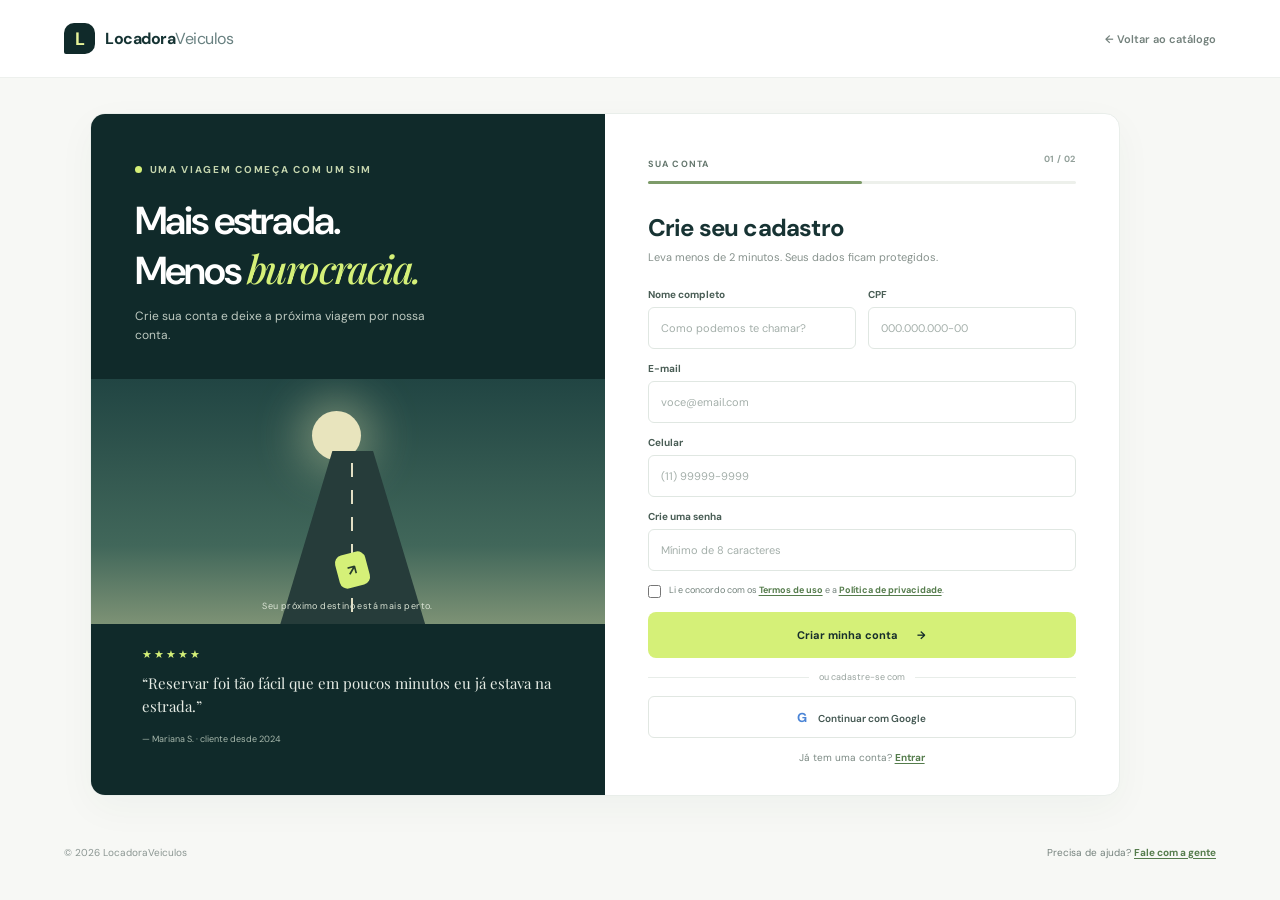
==== cadastro.html @ 1c79fd9f "Add files via upload" ====
<!doctype html>
<html lang="pt-BR">
<head>
  <meta charset="utf-8"><meta name="viewport" content="width=device-width, initial-scale=1"><meta name="theme-color" content="#102a2a">
  <title>Criar conta — LocadoraVeiculos</title><link rel="stylesheet" href="styles.css">
</head>
<body class="auth-page">
  <header class="site-header auth-header"><a class="brand" href="index.html"><span class="brand-mark">L</span><span>Locadora<span class="brand-light">Veiculos</span></span></a><a class="back-link" href="index.html">← Voltar ao catálogo</a></header>
  <main class="auth-layout">
    <section class="auth-aside"><div class="eyebrow"><span class="eyebrow-dot"></span> UMA VIAGEM COMEÇA COM UM SIM</div><h1>Mais estrada.<br>Menos <em>burocracia.</em></h1><p>Crie sua conta e deixe a próxima viagem por nossa conta.</p><div class="aside-route"><div class="route-sun"></div><div class="route-road"></div><div class="route-car">↗</div><div class="route-caption">Seu próximo destino está mais perto.</div></div><div class="aside-quote"><span>★★★★★</span><p>“Reservar foi tão fácil que em poucos minutos eu já estava na estrada.”</p><small>— Mariana S. · cliente desde 2024</small></div></section>
    <section class="form-panel"><div class="form-top"><span class="step-label">SUA CONTA <span>01 / 02</span></span><div class="step-track"><span></span></div></div><h2>Crie seu cadastro</h2><p class="form-subtitle">Leva menos de 2 minutos. Seus dados ficam protegidos.</p>
      <form class="account-form" action="checkout.html"><div class="input-row"><label>Nome completo<input type="text" placeholder="Como podemos te chamar?" required></label><label>CPF<input type="text" placeholder="000.000.000-00" required></label></div><label>E-mail<input type="email" placeholder="voce@email.com" required></label><label>Celular<input type="tel" placeholder="(11) 99999-9999" required></label><label>Crie uma senha<input type="password" placeholder="Mínimo de 8 caracteres" minlength="8" required></label><label class="check-line"><input type="checkbox" required><span>Li e concordo com os <a href="#termos">Termos de uso</a> e a <a href="#privacidade">Política de privacidade</a>.</span></label><button class="button button-accent form-submit" type="submit">Criar minha conta <span>→</span></button><div class="or-divider"><span></span>ou cadastre-se com<span></span></div><button class="social-button" type="button"><b>G</b> Continuar com Google</button><p class="signin-prompt">Já tem uma conta? <a href="#entrar">Entrar</a></p></form>
    </section>
  </main>
  <footer class="auth-footer"><span>© 2026 LocadoraVeiculos</span><span>Precisa de ajuda? <a href="index.html#ajuda">Fale com a gente</a></span></footer>
</body>
</html>
---- styles.css ----
@import url('https://fonts.googleapis.com/css2?family=DM+Sans:wght@400;500;600;700&family=Playfair+Display:ital,wght@1,500;1,600&display=swap');
:root{--ink:#173333;--deep:#102a2a;--muted:#788686;--line:#e4eae7;--paper:#fff;--wash:#f6f8f5;--accent:#d5f078;--accent-dark:#263b2e;--serif:'Playfair Display',Georgia,serif;--sans:'DM Sans',Arial,sans-serif}*{box-sizing:border-box}html{scroll-behavior:smooth}body{margin:0;color:var(--ink);font-family:var(--sans);background:#fff;font-size:14px}a{color:inherit;text-decoration:none}button,input,select{font:inherit}.site-header{height:78px;padding:0 max(calc((100vw - 1200px)/2),6.1vw);display:flex;align-items:center;justify-content:space-between;border-bottom:1px solid #edf0ed;background:#fff;position:relative;z-index:2}.brand{display:flex;align-items:center;gap:10px;font-size:16px;font-weight:700;letter-spacing:-.5px;color:#153333}.brand-mark{display:grid;place-items:center;width:31px;height:31px;border-radius:10px 10px 10px 2px;color:#e7f399;background:var(--deep);font-weight:700;font-size:18px}.brand-light{font-weight:400;color:#688080}.main-nav{display:flex;gap:39px;margin-left:50px;color:#687979;font-size:13px}.main-nav a{padding:29px 0}.main-nav a.active{color:var(--ink);font-weight:600;border-bottom:2px solid var(--ink)}.header-actions{display:flex;gap:22px;align-items:center}.login-link{font-weight:600;font-size:13px}.button{border:0;display:inline-flex;align-items:center;justify-content:center;gap:19px;border-radius:8px;padding:0 19px;height:48px;font-weight:700;cursor:pointer;transition:transform .18s,background .18s}.button:hover{transform:translateY(-1px)}.button-dark{background:var(--deep);color:white}.button-dark:hover{background:#204343}.button-accent{background:var(--accent);color:#172e2c}.button-accent:hover{background:#c8e45d}.button-small{height:40px;font-size:12px;border-radius:7px;padding:0 14px}.hero{max-width:1200px;margin:auto;padding:52px 0 70px;position:relative;min-height:492px}.hero-copy{position:relative;z-index:1;width:54%;padding-top:28px}.eyebrow{font-size:10px;letter-spacing:1.7px;font-weight:700;color:#688078;display:flex;align-items:center;gap:8px}.eyebrow-dot,.status-dot{width:7px;height:7px;border-radius:50%;background:#9ac745;display:inline-block}.hero h1,.auth-aside h1{font-size:52px;line-height:1.14;letter-spacing:-2.8px;margin:21px 0 14px;font-weight:600;color:#173333}.hero h1 em,.section-heading h2 em,.auth-aside h1 em,.checkout-title h1 em{font-family:var(--serif);font-weight:500;color:#668979}.hero-copy>p{font-size:15px;color:#788786;max-width:425px;line-height:1.7;margin:0}.trust-row{display:flex;align-items:center;gap:13px;margin-top:29px;color:#75817f;font-size:11px}.trust-row strong{color:#294241}.avatar-stack{display:flex;padding-left:4px}.avatar-stack span{display:grid;place-items:center;width:26px;height:26px;border-radius:50%;margin-left:-4px;border:2px solid white;background:#c0d4c0;color:#36554b;font-size:9px;font-weight:700}.avatar-stack span:nth-child(2){background:#eac9a9}.avatar-stack span:nth-child(3){background:#c4cedb}.avatar-stack span:nth-child(4){background:#e8eee7}.hero-art{position:absolute;right:0;top:36px;width:48%;height:340px;overflow:hidden;border-radius:18px;background:linear-gradient(180deg,#f4e5c8 0%,#e9d9b9 57%,#c2d0b4 58%,#a9b993 100%)}.sun{position:absolute;right:88px;top:50px;width:82px;height:82px;border-radius:50%;background:#f7f0d9;box-shadow:0 0 55px 16px rgba(255,245,208,.48)}.hill{position:absolute;bottom:54px;width:115%;height:120px;border-radius:50% 50% 0 0}.hill-back{left:-11%;background:#9aa98a;transform:rotate(-5deg)}.hill-front{left:18%;bottom:36px;background:#768f77;transform:rotate(5deg)}.road{position:absolute;width:39%;height:170px;left:39%;bottom:-38px;background:#364b49;clip-path:polygon(42% 0,58% 0,100% 100%,0 100%)}.road-line{position:absolute;left:49%;top:16px;height:100%;width:3px;background:repeating-linear-gradient(to bottom,#e8e3cc 0 19px,transparent 19px 36px);transform:perspective(55px) rotateX(12deg)}.hero-note{position:absolute;bottom:22px;left:22px;display:flex;align-items:center;gap:11px;padding:12px 15px;background:rgba(255,255,255,.9);border:1px solid rgba(255,255,255,.8);border-radius:10px;box-shadow:0 8px 25px #29413b1c}.note-icon{display:grid;place-items:center;width:31px;height:31px;background:#e9f3d4;color:#698844;border-radius:8px}.hero-note strong,.hero-note small{display:block}.hero-note strong{font-size:11px}.hero-note small{font-size:10px;color:#81908a;margin-top:3px}.search-panel{position:absolute;z-index:1;left:0;right:0;bottom:-5px;height:86px;background:white;border:1px solid #e9eeeb;border-radius:12px;box-shadow:0 15px 35px #25443b12;display:flex;align-items:center;padding:12px 14px}.search-field{display:flex;align-items:center;gap:12px;flex:1;padding:0 18px;border-right:1px solid #e9eeeb;min-width:0}.search-field:first-child{flex:1.15}.search-field:nth-child(3){border:0}.field-icon{font-size:18px;color:#819589}.search-field small{display:block;font-size:9px;letter-spacing:.9px;color:#899591;font-weight:700;margin-bottom:6px}.search-field select,.search-field input{border:0;background:transparent;color:#263b39;font-size:12px;font-weight:600;outline:none;width:100%;padding:0}.search-field input{font-family:var(--sans)}.search-button{height:50px;white-space:nowrap;font-size:12px}.fleet-section{max-width:1200px;margin:0 auto;padding:67px 0 47px}.section-heading{display:flex;justify-content:space-between;align-items:flex-end}.section-heading h2{font-size:30px;letter-spacing:-1.2px;margin:9px 0 6px}.section-heading h2 em{font-size:31px}.section-heading p{color:#84918e;margin:0;font-size:12px}.text-link{font-weight:700;font-size:11px;margin-bottom:4px}.text-link span{font-size:16px;margin-left:7px}.filter-row{display:flex;align-items:center;gap:9px;margin:26px 0 18px}.filter{display:flex;align-items:center;gap:11px;border:1px solid #e8ece9;border-radius:7px;background:white;padding:9px 13px;color:#647570;font-size:11px;cursor:pointer}.filter span{font-size:9px;color:#95a29e;background:#f1f4f1;border-radius:10px;padding:2px 5px}.filter.active{border-color:#aebeb3;background:#f4f7f2;color:#243f36;font-weight:700}.filter.active span{background:#e5eddf;color:#536d5e}.availability{margin-left:auto;color:#73827c;font-size:11px}.availability .status-dot{margin-right:7px;width:6px;height:6px}.car-grid{display:grid;grid-template-columns:repeat(3,1fr);gap:17px}.car-card{border:1px solid #e7ebe8;border-radius:11px;overflow:hidden;background:white;transition:box-shadow .18s,transform .18s}.car-card:hover{transform:translateY(-3px);box-shadow:0 14px 32px #233f3512}.car-visual{height:183px;position:relative;overflow:hidden}.visual-sand{background:linear-gradient(135deg,#f0eee6,#e4e6dd)}.visual-green{background:linear-gradient(135deg,#e3e9dd,#d8e2d6)}.visual-blue{background:linear-gradient(135deg,#e0e8ea,#d2e0e2)}.car-tag{position:absolute;z-index:1;top:13px;left:14px;background:#fff;color:#557149;border-radius:4px;padding:5px 7px;font-size:8px;font-weight:700;letter-spacing:.6px}.tag-muted{color:#65766c}.tag-premium{color:#517487}.visual-label{position:absolute;top:14px;right:15px;font-size:9px;letter-spacing:1.2px;color:#9aa49c;font-weight:700}.visual-label b{font-weight:500;margin-left:4px;color:#c1c9c2}.car-art{position:absolute;width:94%;height:139px;left:3%;bottom:0}.car-silver{filter:drop-shadow(0 7px 5px #36443c20)}.car-info{padding:14px 15px 15px}.car-title{display:flex;align-items:flex-start;justify-content:space-between}.car-title h3,.summary-car-name h3{font-size:14px;margin:0 0 4px;letter-spacing:-.2px}.car-title p,.summary-car-name p{font-size:10px;color:#85918e;margin:0}.rating{font-size:10px;font-weight:700;color:#6e7b65}.rating:first-letter{color:#e9b852}.car-meta{display:flex;gap:16px;color:#71817c;font-size:9px;padding:14px 0;border-bottom:1px solid #edf0ed}.car-footer{display:flex;align-items:center;justify-content:space-between;padding-top:11px}.car-footer strong{font-size:18px;letter-spacing:-.5px}.car-footer small{font-size:10px;color:#84918d}.availability-text{font-size:9px;color:#6a8b58;margin-top:3px}.reserve-button{height:37px;font-size:10px;border-radius:6px;padding:0 13px;gap:12px}.benefit-strip{max-width:1200px;margin:0 auto 40px;background:#f6f8f4;border:1px solid #ebefea;border-radius:11px;padding:20px 25px;display:grid;grid-template-columns:repeat(3,1fr)}.benefit-strip>div{display:flex;align-items:center;gap:12px;padding:0 20px;border-right:1px solid #e5eae3}.benefit-strip>div:first-child{padding-left:0}.benefit-strip>div:last-child{border:0}.benefit-icon{width:34px;height:34px;display:grid;place-items:center;border-radius:9px;background:#e8efdf;color:#698348;font-size:16px}.benefit-strip strong,.benefit-strip small{display:block}.benefit-strip strong{font-size:11px}.benefit-strip small{font-size:10px;color:#82908a;margin-top:4px}footer{min-height:75px;padding:0 max(calc((100vw - 1200px)/2),6.1vw);display:flex;align-items:center;justify-content:space-between;border-top:1px solid #edf0ed;color:#8b9692;font-size:10px}.footer-brand{transform:scale(.9);transform-origin:left center;color:var(--ink)}
/* Cadastro */
.auth-page{background:#f7f8f5;min-height:100vh}.auth-header{background:#fff}.back-link{font-size:11px;color:#73817c;font-weight:600}.auth-layout{max-width:1030px;margin:35px auto 34px;display:grid;grid-template-columns:1fr 1fr;background:white;border:1px solid #e9eeea;border-radius:15px;overflow:hidden;box-shadow:0 12px 38px #2441390a;min-height:650px}.auth-aside{background:var(--deep);color:white;padding:49px 44px 35px;position:relative;overflow:hidden}.auth-aside .eyebrow{color:#c5d5ae}.auth-aside .eyebrow-dot{background:#d5f078}.auth-aside h1{color:white;font-size:39px;line-height:1.2;letter-spacing:-1.8px;margin:22px 0 12px}.auth-aside h1 em{color:#d5f078}.auth-aside>p{font-size:12px;color:#bdc9c0;line-height:1.6;max-width:310px}.aside-route{margin:34px -44px 20px;height:245px;position:relative;overflow:hidden;background:linear-gradient(180deg,#214543,#41675a 68%,#7d9275)}.route-sun{position:absolute;top:32px;left:43%;width:49px;height:49px;background:#e8e4bd;border-radius:50%;box-shadow:0 0 45px 12px #d7dcaa70}.route-road{position:absolute;bottom:-67px;left:33%;width:36%;height:240px;background:#263c3a;clip-path:polygon(39% 0,61% 0,100% 100%,0 100%)}.route-road:after{content:"";position:absolute;left:49%;top:12px;height:100%;width:2px;background:repeating-linear-gradient(to bottom,#e2dfc4 0 14px,transparent 14px 27px)}.route-car{position:absolute;bottom:37px;left:48%;background:#d5f078;color:#263c2d;padding:8px 11px;border-radius:8px;transform:rotate(-15deg);font-weight:700}.route-caption{position:absolute;bottom:12px;left:0;right:0;text-align:center;color:#dbe4d5;font-size:9px;letter-spacing:.4px}.aside-quote{padding:0 7px}.aside-quote>span{color:#d5f078;font-size:11px;letter-spacing:2px}.aside-quote p{font-family:var(--serif);font-size:15px;line-height:1.55;color:#e5ebe4;margin:10px 0}.aside-quote small{font-size:9px;color:#a8b9ad}.form-panel{padding:39px 43px 31px}.form-top{margin-bottom:28px}.step-label{font-size:9px;letter-spacing:1.2px;font-weight:700;color:#65776e}.step-label span{float:right;color:#92a09a;letter-spacing:.4px}.step-track{margin-top:10px;height:3px;background:#edf0eb;border-radius:3px}.step-track span{display:block;width:50%;height:100%;background:#7d9b69;border-radius:3px}.form-panel h2{font-size:24px;letter-spacing:-.8px;margin:0 0 7px}.form-subtitle{margin:0;color:#87928d;font-size:11px}.account-form{display:grid;gap:13px;margin-top:24px}.account-form label,.card-fields label{display:block;color:#495d55;font-size:10px;font-weight:700}.account-form input:not([type=checkbox]),.card-fields input{height:42px;border:1px solid #e0e7e2;background:#fff;border-radius:6px;padding:0 12px;width:100%;display:block;margin-top:6px;outline:none;color:#243c35;font-size:11px;font-weight:400}.account-form input:focus,.card-fields input:focus{border-color:#94a886;box-shadow:0 0 0 3px #d8e5cc55}.account-form input::placeholder,.card-fields input::placeholder{color:#a4afaa}.input-row{display:grid;grid-template-columns:1fr 1fr;gap:12px}.check-line{display:flex!important;align-items:flex-start;gap:8px;color:#71807a!important;font-size:9px!important;line-height:1.55;font-weight:400!important}.check-line input{accent-color:#66875c;margin:1px 0 0}.check-line a,.signin-prompt a,.auth-footer a{color:#557c4c;font-weight:700;text-decoration:underline;text-underline-offset:2px}.form-submit{width:100%;height:46px;margin-top:1px;font-size:11px}.or-divider{display:flex;align-items:center;gap:10px;color:#98a39e;font-size:9px}.or-divider span{height:1px;background:#e8ede9;flex:1}.social-button{height:42px;background:white;border:1px solid #e1e7e2;border-radius:6px;font-weight:600;color:#425650;font-size:10px}.social-button b{margin-right:9px;font-size:13px;color:#4a84d6}.signin-prompt{text-align:center;font-size:10px;color:#7b8983;margin:0}.auth-footer{border-top:0;min-height:44px}.auth-footer span:last-child{color:#75827d}
/* Checkout */
.checkout-page{background:#f7f8f5;min-height:100vh}.checkout-header{padding-left:max(calc((100vw - 1080px)/2),6vw);padding-right:max(calc((100vw - 1080px)/2),6vw)}.secure-label{font-size:10px;color:#71827b}.secure-label span{color:#6f925c;font-size:16px;margin-right:5px}.checkout-wrap{max-width:1080px;margin:33px auto 45px}.checkout-wrap>.back-link{display:inline-block;margin-bottom:21px}.checkout-title{display:flex;align-items:flex-end;justify-content:space-between;margin-bottom:25px}.checkout-title .eyebrow{font-size:9px}.checkout-title h1{font-size:31px;letter-spacing:-1.2px;margin:7px 0 0}.checkout-title h1 em{font-size:32px}.progress-label{display:flex;align-items:center;gap:8px;font-size:9px;color:#97a29d;margin-bottom:5px}.progress-label i{width:38px;height:1px;background:#dce4dc}.progress-current{display:grid;place-items:center;width:21px;height:21px;border-radius:50%;background:var(--deep);color:white;font-style:normal;font-size:9px}.checkout-grid{display:grid;grid-template-columns:minmax(0,1.55fr) minmax(300px,.9fr);gap:20px;align-items:start}.checkout-form-card,.summary-card{background:white;border:1px solid #e6ebe7;border-radius:11px;padding:23px}.checkout-section-head{display:flex;align-items:center;gap:12px}.number-badge{width:25px;height:25px;border-radius:50%;display:grid;place-items:center;background:#edf3e7;color:#55764e;font-weight:700;font-size:10px;flex-shrink:0}.checkout-section-head h2,.summary-head h2{font-size:14px;margin:0 0 4px;letter-spacing:-.3px}.checkout-section-head p{font-size:10px;color:#8a9690;margin:0}.checkout-section-head>a{margin-left:auto;font-size:9px;color:#69875b;text-decoration:underline;text-underline-offset:2px}.driver-data{display:grid;grid-template-columns:1fr 1fr;gap:18px 20px;padding:21px 7px 2px 37px}.driver-data small,.summary-details small{display:block;color:#99a39e;font-size:8px;letter-spacing:.8px;font-weight:700;margin-bottom:5px}.driver-data strong{font-size:10px;color:#3f524a}.checkout-divider{height:1px;background:#edf0ed;margin:21px 0}.payment-options{display:grid;gap:8px;margin:19px 0 15px 37px}.payment-option{display:flex;align-items:center;gap:10px;position:relative;border:1px solid #e5eae6;border-radius:7px;padding:11px 12px;cursor:pointer}.payment-option.selected{border-color:#96ad8a;background:#fbfcf9}.payment-option input{position:absolute;opacity:0}.payment-radio{width:13px;height:13px;border:1px solid #b5c0ba;border-radius:50%;flex-shrink:0}.selected .payment-radio{border:4px solid #739262}.payment-icon{display:grid;place-items:center;width:29px;height:26px;border-radius:5px;background:#eef2ee;color:#61776a;font-size:14px}.pix-icon{color:#4a9a7b}.payment-copy{flex:1}.payment-copy strong,.payment-copy small{display:block}.payment-copy strong{font-size:10px}.payment-copy small{font-size:9px;color:#87938d;margin-top:3px}.card-brands{font-size:9px;color:#5b7d9b;font-weight:700}.pix-badge{background:#edf5e5;border-radius:4px;padding:5px 7px;font-size:8px;color:#61834f;font-weight:700}.card-fields{margin-left:37px;display:grid;gap:12px}.card-fields input{height:38px}.card-fields .input-row{gap:10px}.terms-check{margin:18px 0 14px 37px}.checkout-form-card>.form-submit{margin-left:37px;width:calc(100% - 37px)}.secure-note{text-align:center;margin:11px 0 0 37px;font-size:9px;color:#89968f}.secure-note span{color:#6b925a}.summary-card{padding:20px}.summary-head{display:flex;align-items:center;justify-content:space-between}.summary-head h2{font-size:14px}.status-pill{font-size:8px;color:#638551;background:#f0f6e9;padding:5px 8px;border-radius:20px}.status-pill span{display:inline-block;width:5px;height:5px;border-radius:50%;background:#90bd58;margin-right:4px}.summary-car{height:133px;border-radius:7px;margin-top:14px}.summary-car .car-art{height:111px}.summary-car-name{display:flex;justify-content:space-between;align-items:flex-start;padding:12px 1px 14px;border-bottom:1px solid #edf0ed}.summary-car-name h3{font-size:12px}.summary-car-name p{font-size:9px}.summary-details{display:grid;gap:13px;padding:16px 0;border-bottom:1px solid #edf0ed}.summary-details>div{display:flex;gap:10px}.summary-details>div>span{font-size:14px;color:#81977a}.summary-details small{font-size:7px;margin-bottom:4px}.summary-details strong{font-size:9px}.summary-details p{margin:3px 0 0;font-size:8px;color:#89958f}.summary-line{display:flex;justify-content:space-between;align-items:center;font-size:9px;color:#798780;padding:7px 0}.summary-line strong{font-size:9px;color:#43554d}.discount-line{color:#6b8c57}.discount-line strong{color:#6b8c57}.summary-total{display:flex;justify-content:space-between;align-items:center;border-top:1px solid #e8ede8;margin-top:6px;padding-top:14px}.summary-total>span{font-size:10px;font-weight:700}.summary-total>strong{font-size:22px;letter-spacing:-.8px}.summary-total small{font-size:12px}.summary-footnote{font-size:8px;line-height:1.5;color:#95a09a;margin:8px 0 15px}.help-box{display:grid;grid-template-columns:27px 1fr;gap:2px 8px;border-radius:7px;padding:11px;background:#f6f8f4}.help-box>span{grid-row:span 2;color:#728d62;font-size:15px}.help-box strong,.help-box small{display:block}.help-box strong{font-size:9px}.help-box small{font-size:8px;color:#87948d;margin-top:3px}.help-box a{grid-column:2;color:#648353;font-weight:700;font-size:8px;margin-top:7px}.checkout-footer{min-height:55px;background:white}
@media(max-width:1280px){.hero,.fleet-section,.benefit-strip{margin-left:5vw;margin-right:5vw}.site-header,footer{padding-left:5vw;padding-right:5vw}.checkout-wrap{margin-left:5vw;margin-right:5vw}.auth-layout{margin-left:7vw;margin-right:7vw}}
@media(max-width:900px){.hero{padding-top:32px;min-height:555px}.hero-copy{width:55%;padding-top:10px}.hero h1{font-size:42px}.hero-art{width:44%;height:300px;top:28px}.search-panel{bottom:4px;flex-wrap:wrap;height:auto;gap:7px;padding:12px}.search-field{padding:0 10px}.search-field:first-child{flex:1.2}.search-button{height:42px}.car-grid{grid-template-columns:repeat(2,1fr)}.car-card:last-child{display:none}.checkout-wrap{margin-left:4vw;margin-right:4vw}.checkout-grid{grid-template-columns:minmax(0,1.3fr) minmax(280px,.9fr);gap:12px}.checkout-form-card,.summary-card{padding:18px}.auth-layout{margin-left:4vw;margin-right:4vw}.auth-aside{padding-left:32px;padding-right:32px}.aside-route{margin-left:-32px;margin-right:-32px}.form-panel{padding:33px 30px}}
@media(max-width:650px){.site-header{height:64px;padding:0 20px}.main-nav,.header-actions .login-link{display:none}.header-actions{margin-left:auto}.hero{margin:0;padding:37px 20px 0;min-height:690px}.hero-copy{width:100%;padding-top:0}.hero h1{font-size:40px;margin-top:16px}.hero-copy>p{font-size:13px;max-width:330px}.trust-row{margin-top:17px}.hero-art{top:275px;left:20px;right:20px;width:auto;height:245px}.sun{right:65px;top:30px;width:68px;height:68px}.road{height:130px}.search-panel{left:20px;right:20px;bottom:18px;display:grid;grid-template-columns:1fr 1fr;gap:0;padding:8px}.search-field{padding:10px 7px;border-right:0;min-height:55px}.search-field:first-child{grid-column:span 2;border-bottom:1px solid #edf0ed}.search-field:nth-child(2){border-right:1px solid #edf0ed}.search-field small{font-size:8px}.search-field select,.search-field input{font-size:10px}.field-icon{font-size:15px}.search-button{grid-column:span 2;width:100%;height:41px;margin-top:4px}.fleet-section{margin:0;padding:37px 20px 31px}.section-heading{align-items:flex-start}.section-heading h2{font-size:25px}.section-heading h2 em{font-size:25px}.section-heading p{font-size:10px;max-width:260px;line-height:1.5}.text-link{font-size:0;white-space:nowrap}.text-link span{font-size:18px}.filter-row{overflow:auto;margin:19px 0 14px;padding-bottom:4px}.filter{flex-shrink:0;padding:8px 10px}.availability{display:none}.car-grid{grid-template-columns:1fr}.car-card:last-child{display:block}.car-visual{height:190px}.car-art{height:145px}.benefit-strip{margin:0 20px 30px;grid-template-columns:1fr;padding:10px 15px}.benefit-strip>div,.benefit-strip>div:first-child{padding:11px 2px;border-right:0;border-bottom:1px solid #e5eae3}.benefit-strip>div:last-child{border:0}.benefit-icon{width:30px;height:30px}.benefit-strip small{font-size:9px}footer{padding:15px 20px;gap:8px;flex-wrap:wrap;min-height:65px}footer>span:nth-child(2){display:none}.auth-header{padding:0 19px}.auth-layout{display:flex;flex-direction:column;margin:17px 13px 24px;min-height:0}.auth-aside{padding:29px 25px 20px}.auth-aside h1{font-size:31px;margin:14px 0 8px}.auth-aside>p{margin:0;font-size:10px}.aside-route{height:112px;margin:18px -25px 13px}.route-sun{top:14px;width:36px;height:36px}.route-road{height:130px;bottom:-48px}.route-car{bottom:15px}.route-caption{font-size:8px}.aside-quote{padding:0}.aside-quote p{font-size:12px;margin:4px 0}.aside-quote small{font-size:8px}.form-panel{padding:25px 22px 23px}.form-top{margin-bottom:20px}.form-panel h2{font-size:21px}.account-form{margin-top:19px;gap:11px}.input-row{gap:8px}.account-form input:not([type=checkbox]){height:40px;padding:0 9px;font-size:10px}.auth-footer{padding:0 20px;font-size:9px}.auth-footer span:last-child{display:none}.checkout-header{padding:0 18px}.checkout-wrap{margin:21px 14px 27px}.checkout-wrap>.back-link{margin-bottom:16px}.checkout-title{display:block;margin-bottom:17px}.checkout-title h1{font-size:27px}.progress-label{margin-top:15px}.checkout-grid{grid-template-columns:1fr}.checkout-form-card{padding:18px 14px}.summary-card{grid-row:1;padding:16px}.checkout-section-head{gap:9px}.checkout-section-head h2{font-size:12px}.checkout-section-head p{font-size:9px}.driver-data{padding:17px 0 0 32px;gap:14px 8px}.driver-data strong{font-size:9px}.payment-options,.card-fields{margin-left:32px}.terms-check{margin-left:32px}.checkout-form-card>.form-submit{margin-left:32px;width:calc(100% - 32px)}.secure-note{margin-left:32px;font-size:8px}.payment-option{padding:9px 8px;gap:7px}.payment-copy small{font-size:8px}.card-brands{font-size:8px}.checkout-footer{padding:12px 20px}.checkout-footer span:last-child{display:block}}
@media(max-width:360px){.hero h1{font-size:35px}.section-heading h2,.section-heading h2 em{font-size:22px}.input-row{grid-template-columns:1fr}.auth-aside h1{font-size:28px}.summary-total>strong{font-size:19px}}
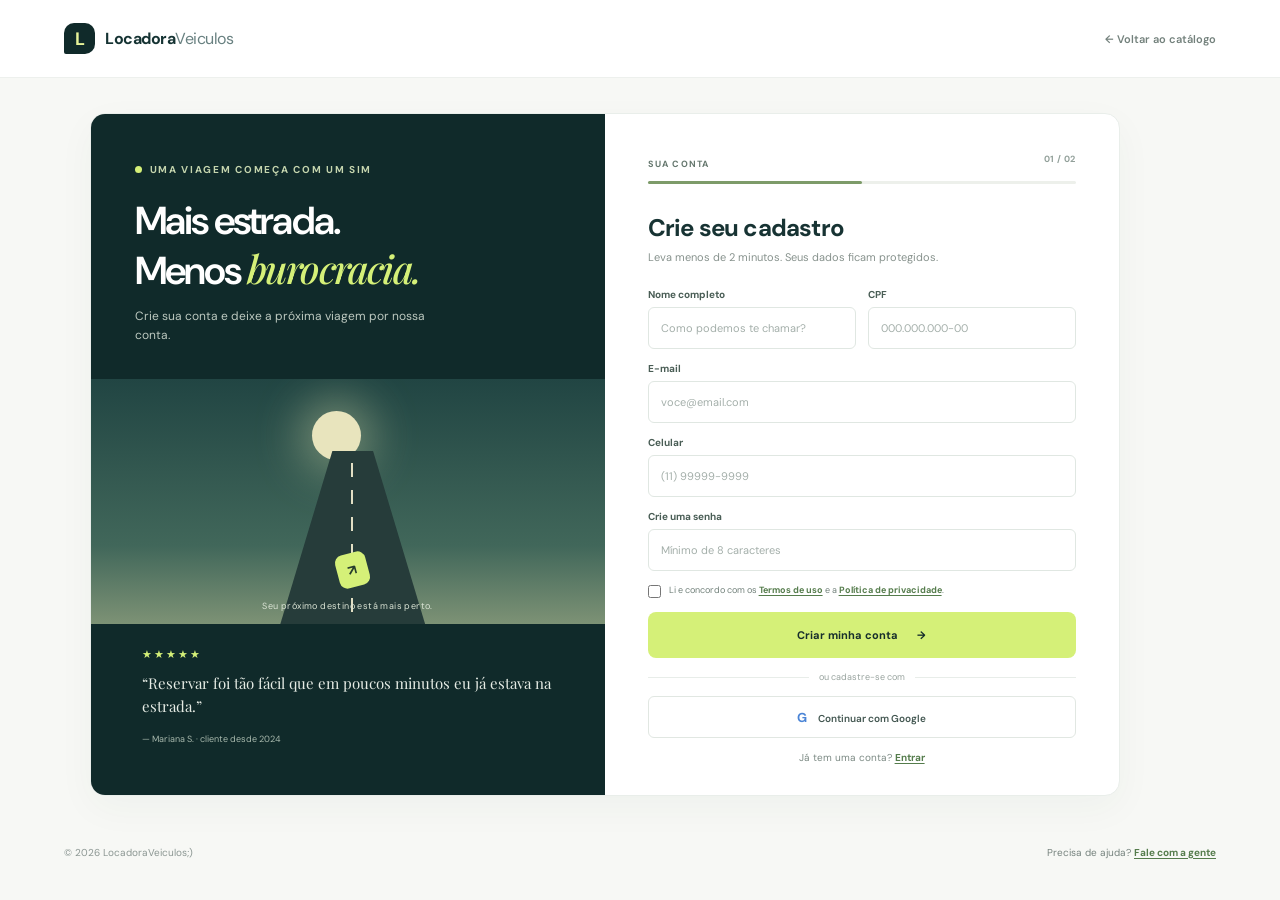
==== commit 01ab11f0: "Update cadastro.html" ====
--- a/cadastro.html
+++ b/cadastro.html
@@ -12,6 +12,6 @@
       <form class="account-form" action="checkout.html"><div class="input-row"><label>Nome completo<input type="text" placeholder="Como podemos te chamar?" required></label><label>CPF<input type="text" placeholder="000.000.000-00" required></label></div><label>E-mail<input type="email" placeholder="voce@email.com" required></label><label>Celular<input type="tel" placeholder="(11) 99999-9999" required></label><label>Crie uma senha<input type="password" placeholder="Mínimo de 8 caracteres" minlength="8" required></label><label class="check-line"><input type="checkbox" required><span>Li e concordo com os <a href="#termos">Termos de uso</a> e a <a href="#privacidade">Política de privacidade</a>.</span></label><button class="button button-accent form-submit" type="submit">Criar minha conta <span>→</span></button><div class="or-divider"><span></span>ou cadastre-se com<span></span></div><button class="social-button" type="button"><b>G</b> Continuar com Google</button><p class="signin-prompt">Já tem uma conta? <a href="#entrar">Entrar</a></p></form>
     </section>
   </main>
-  <footer class="auth-footer"><span>© 2026 LocadoraVeiculos</span><span>Precisa de ajuda? <a href="index.html#ajuda">Fale com a gente</a></span></footer>
+  <footer class="auth-footer"><span>© 2026 LocadoraVeiculos;)</span><span>Precisa de ajuda? <a href="index.html#ajuda">Fale com a gente</a></span></footer>
 </body>
 </html>
